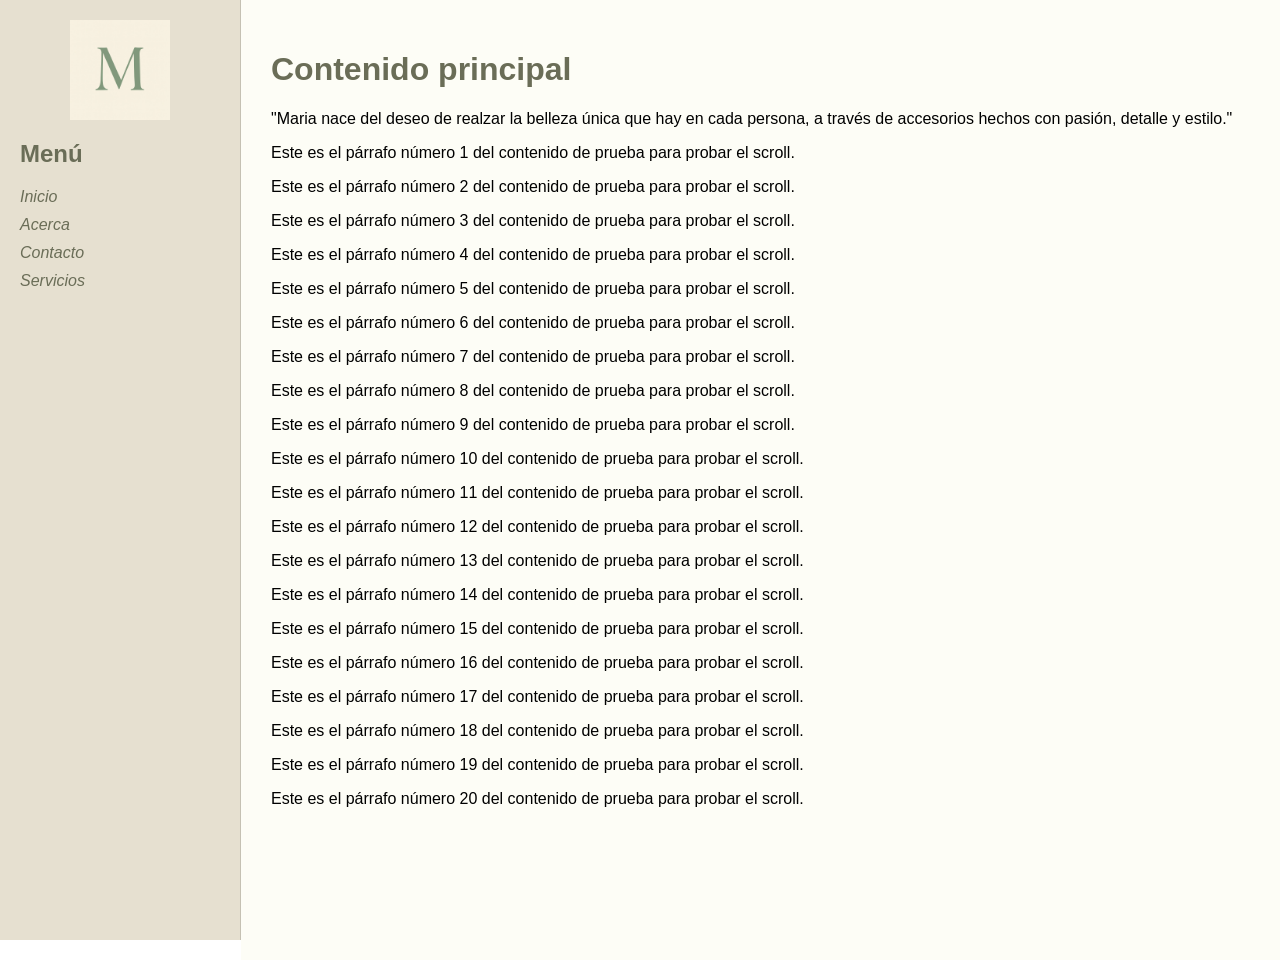
==== catalogo.html @ e899c27e "cambio 2" ====
<!DOCTYPE html>
<html lang="es">
<head>
  <meta charset="UTF-8">
  <title>Maria - Catálogo</title>
  <link rel="stylesheet" href="style.css">
  <style>

    .logo-icono {
  text-align: center;
  margin-bottom: 10px;
}

.icono-img {
  max-width: 100px;
  height: auto;
  display: block;
  margin: 0 auto;
}

    body {
      margin: 0;
      display: flex;
      font-family: Arial, sans-serif;
    }

    .barra-lateral {
      width: 200px;
      background-color: #e6e0d0;
      padding: 20px;
      height: 100vh;
      overflow: auto;
      border-right: 1px solid #c5c1b3;
    }

    .barra-lateral ul {
      list-style: none;
      padding: 0;
    }

    .barra-lateral li {
      margin-bottom: 10px;
    }

    .barra-lateral a {
      text-decoration: none;
      color: #6a6d57;
      font-style: italic;
    }

    .contenido {
      flex-grow: 1;
      padding: 30px;
      background-color: #fdfdf6;
      height: 100vh;
      overflow-y: auto;
    }

    h1, h2 {
      color: #6a6d57;
    }
  </style>
</head>
<body>

<div class="barra-lateral">
  <div class="logo-icono">
    <img src="img/icono.png" alt="Icono Maria" class="icono-img">
  </div>
  <h2>Menú</h2>
  <ul>
    <li><a href="#">Inicio</a></li>
    <li><a href="#">Acerca</a></li>
    <li><a href="#">Contacto</a></li>
    <li><a href="#">Servicios</a></li>
  </ul>
</div>

  <div class="contenido">
    <h1>Contenido principal</h1>
    <p>"Maria nace del deseo de realzar la belleza única que hay en cada persona, a través de accesorios hechos con pasión, detalle y estilo."</p>

    <!-- Repetición del párrafo para simular scroll -->
    <p>Este es el párrafo número 1 del contenido de prueba para probar el scroll.</p>
    <p>Este es el párrafo número 2 del contenido de prueba para probar el scroll.</p>
    <p>Este es el párrafo número 3 del contenido de prueba para probar el scroll.</p>
    <p>Este es el párrafo número 4 del contenido de prueba para probar el scroll.</p>
    <p>Este es el párrafo número 5 del contenido de prueba para probar el scroll.</p>
    <p>Este es el párrafo número 6 del contenido de prueba para probar el scroll.</p>
    <p>Este es el párrafo número 7 del contenido de prueba para probar el scroll.</p>
    <p>Este es el párrafo número 8 del contenido de prueba para probar el scroll.</p>
    <p>Este es el párrafo número 9 del contenido de prueba para probar el scroll.</p>
    <p>Este es el párrafo número 10 del contenido de prueba para probar el scroll.</p>
    <p>Este es el párrafo número 11 del contenido de prueba para probar el scroll.</p>
    <p>Este es el párrafo número 12 del contenido de prueba para probar el scroll.</p>
    <p>Este es el párrafo número 13 del contenido de prueba para probar el scroll.</p>
    <p>Este es el párrafo número 14 del contenido de prueba para probar el scroll.</p>
    <p>Este es el párrafo número 15 del contenido de prueba para probar el scroll.</p>
    <p>Este es el párrafo número 16 del contenido de prueba para probar el scroll.</p>
    <p>Este es el párrafo número 17 del contenido de prueba para probar el scroll.</p>
    <p>Este es el párrafo número 18 del contenido de prueba para probar el scroll.</p>
    <p>Este es el párrafo número 19 del contenido de prueba para probar el scroll.</p>
    <p>Este es el párrafo número 20 del contenido de prueba para probar el scroll.</p>
  </div>

</body>
</html>
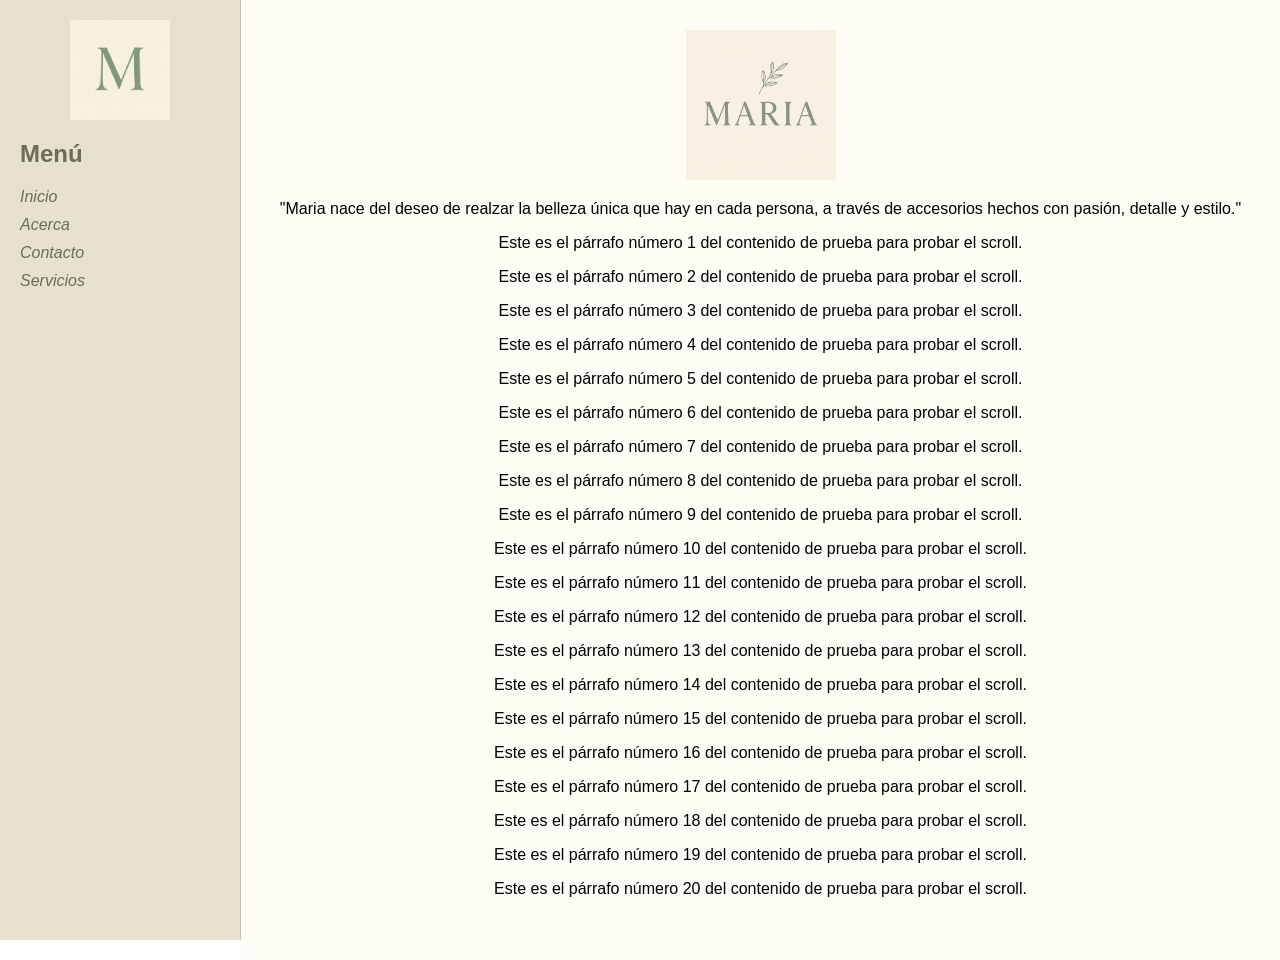
==== commit e33d68bf: "cambio 3" ====
--- a/catalogo.html
+++ b/catalogo.html
@@ -5,6 +5,16 @@
   <title>Maria - Catálogo</title>
   <link rel="stylesheet" href="style.css">
   <style>
+    .logo-maria {
+  text-align: center;
+  margin-bottom: 20px;
+}
+
+.logo-img {
+  max-width: 150px;
+  height: auto;
+}
+
 
     .logo-icono {
   text-align: center;
@@ -77,7 +87,8 @@
 </div>
 
   <div class="contenido">
-    <h1>Contenido principal</h1>
+        <div class="logo-maria">
+      <img src="img/logo.png" alt="Logo Maria" class="logo-img" />
     <p>"Maria nace del deseo de realzar la belleza única que hay en cada persona, a través de accesorios hechos con pasión, detalle y estilo."</p>
 
     <!-- Repetición del párrafo para simular scroll -->
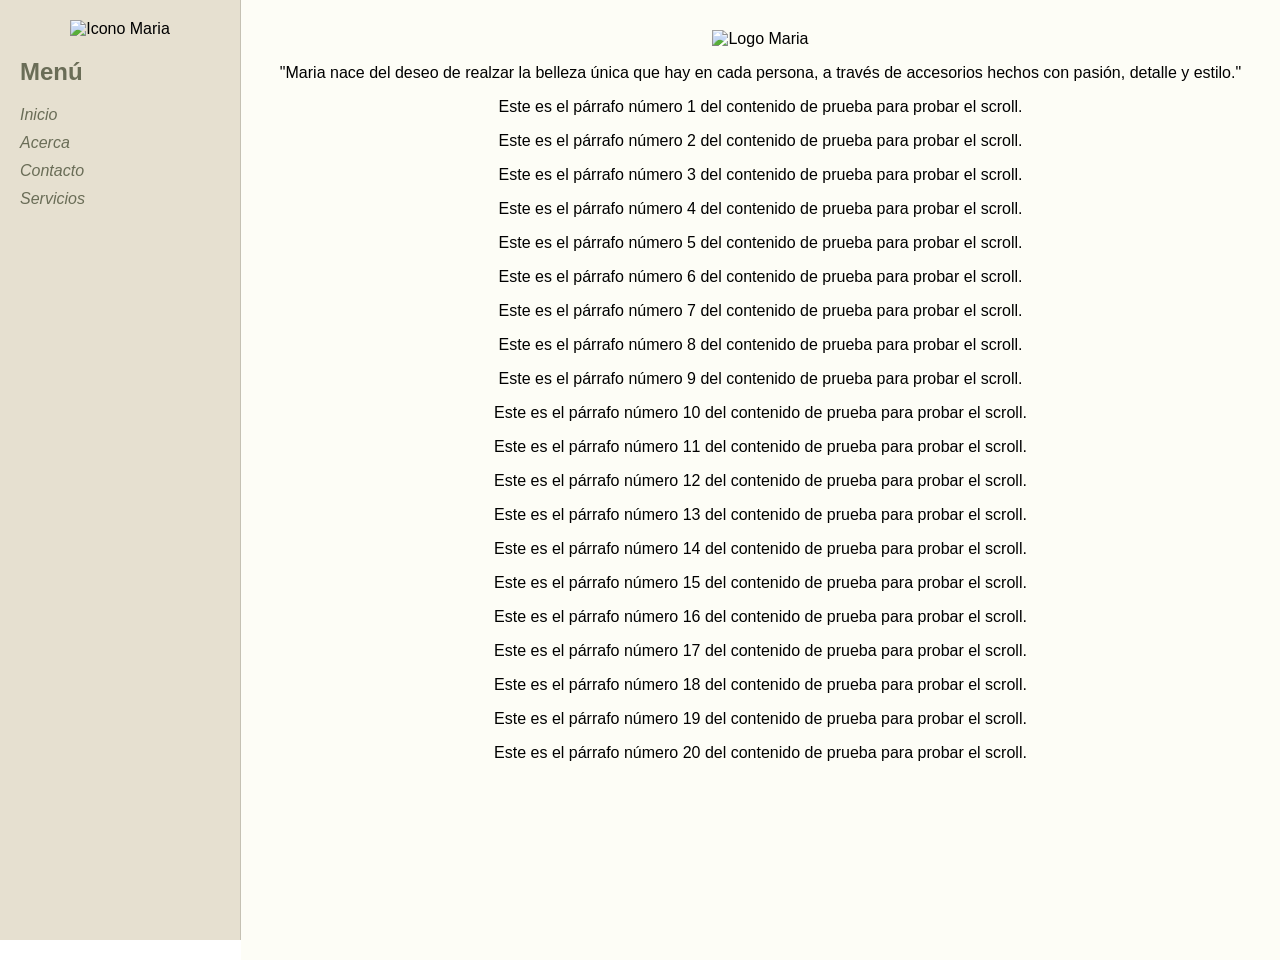
==== commit 8caee6ad: "png eliminados" ====
--- a/catalogo.html
+++ b/catalogo.html
@@ -4,78 +4,13 @@
   <meta charset="UTF-8">
   <title>Maria - Catálogo</title>
   <link rel="stylesheet" href="style.css">
-  <style>
-    .logo-maria {
-  text-align: center;
-  margin-bottom: 20px;
-}
 
-.logo-img {
-  max-width: 150px;
-  height: auto;
-}
-
-
-    .logo-icono {
-  text-align: center;
-  margin-bottom: 10px;
-}
-
-.icono-img {
-  max-width: 100px;
-  height: auto;
-  display: block;
-  margin: 0 auto;
-}
-
-    body {
-      margin: 0;
-      display: flex;
-      font-family: Arial, sans-serif;
-    }
-
-    .barra-lateral {
-      width: 200px;
-      background-color: #e6e0d0;
-      padding: 20px;
-      height: 100vh;
-      overflow: auto;
-      border-right: 1px solid #c5c1b3;
-    }
-
-    .barra-lateral ul {
-      list-style: none;
-      padding: 0;
-    }
-
-    .barra-lateral li {
-      margin-bottom: 10px;
-    }
-
-    .barra-lateral a {
-      text-decoration: none;
-      color: #6a6d57;
-      font-style: italic;
-    }
-
-    .contenido {
-      flex-grow: 1;
-      padding: 30px;
-      background-color: #fdfdf6;
-      height: 100vh;
-      overflow-y: auto;
-    }
-
-    h1, h2 {
-      color: #6a6d57;
-    }
-  </style>
 </head>
 <body>
 
 <div class="barra-lateral">
   <div class="logo-icono">
-    <img src="img/icono.png" alt="Icono Maria" class="icono-img">
+    <img src="img/Icono.png" alt="Icono Maria" class="icono-img">
   </div>
   <h2>Menú</h2>
   <ul>
@@ -88,7 +23,7 @@
 
   <div class="contenido">
         <div class="logo-maria">
-      <img src="img/logo.png" alt="Logo Maria" class="logo-img" />
+      <img src="img/Logo.png" alt="Logo Maria" class="logo-img" />
     <p>"Maria nace del deseo de realzar la belleza única que hay en cada persona, a través de accesorios hechos con pasión, detalle y estilo."</p>
 
     <!-- Repetición del párrafo para simular scroll -->
--- a/style.css
+++ b/style.css
@@ -0,0 +1,64 @@
+    .logo-maria {
+  text-align: center;
+  margin-bottom: 20px;
+}
+
+.logo-img {
+  max-width: 150px;
+  height: auto;
+}
+
+
+    .logo-icono {
+  text-align: center;
+  margin-bottom: 10px;
+}
+
+.icono-img {
+  max-width: 100px;
+  height: auto;
+  display: block;
+  margin: 0 auto;
+}
+
+    body {
+      margin: 0;
+      display: flex;
+      font-family: Arial, sans-serif;
+    }
+
+    .barra-lateral {
+      width: 200px;
+      background-color: #e6e0d0;
+      padding: 20px;
+      height: 100vh;
+      overflow: auto;
+      border-right: 1px solid #c5c1b3;
+    }
+
+    .barra-lateral ul {
+      list-style: none;
+      padding: 0;
+    }
+
+    .barra-lateral li {
+      margin-bottom: 10px;
+    }
+
+    .barra-lateral a {
+      text-decoration: none;
+      color: #6a6d57;
+      font-style: italic;
+    }
+
+    .contenido {
+      flex-grow: 1;
+      padding: 30px;
+      background-color: #fdfdf6;
+      height: 100vh;
+      overflow-y: auto;
+    }
+
+    h1, h2 {
+      color: #6a6d57;
+    }
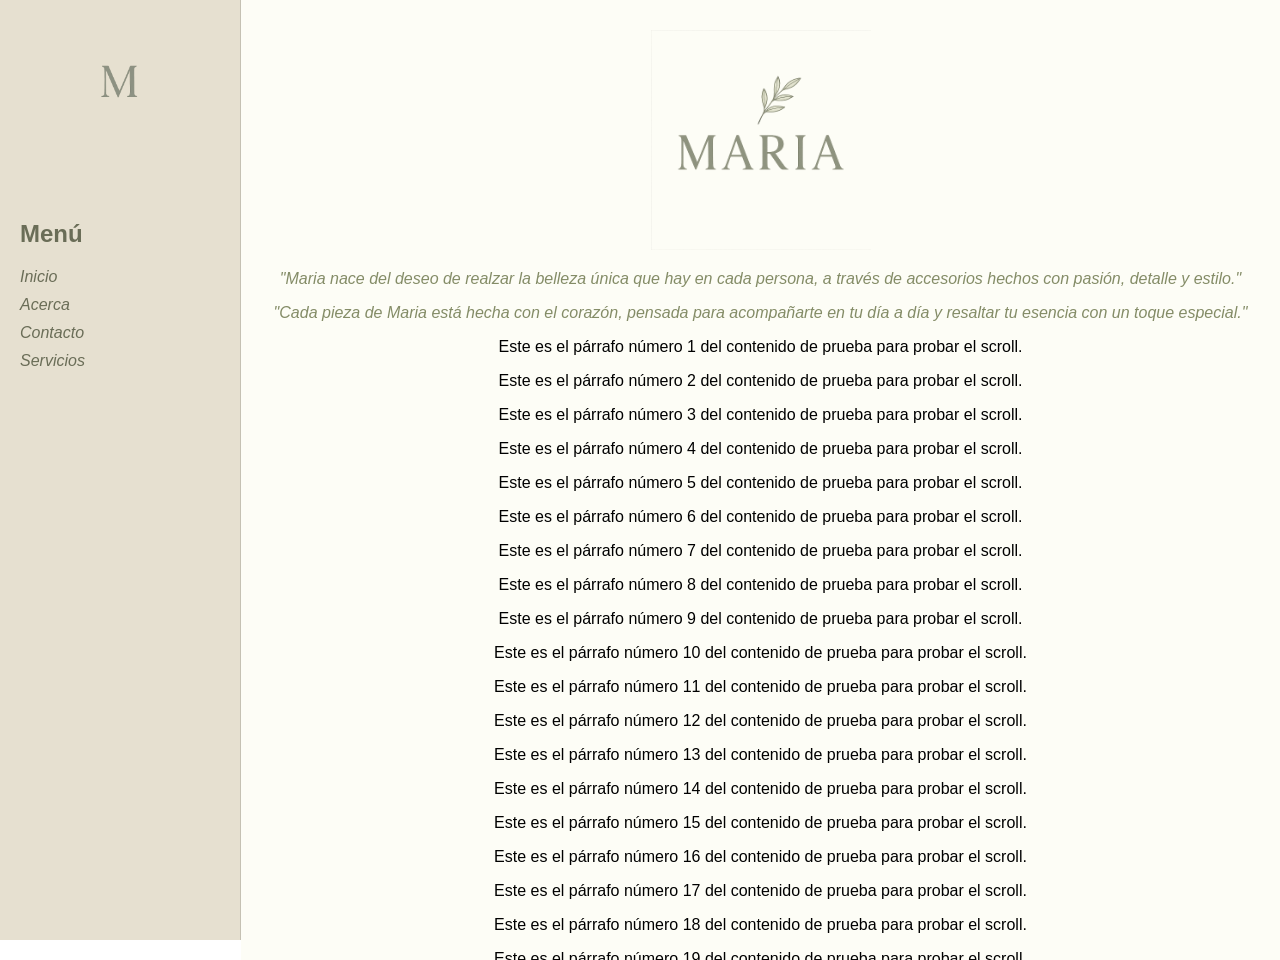
==== commit 4d3bc63a: "cambio 4" ====
--- a/catalogo.html
+++ b/catalogo.html
@@ -3,14 +3,85 @@
 <head>
   <meta charset="UTF-8">
   <title>Maria - Catálogo</title>
-  <link rel="stylesheet" href="style.css">
+  <style>
+    body {
+      margin: 0;
+      display: flex;
+      font-family: Arial, sans-serif;
+    }
 
+    .barra-lateral {
+      width: 200px;
+      background-color: #e6e0d0;
+      padding: 20px;
+      height: 100vh;
+      overflow: auto;
+      border-right: 1px solid #c5c1b3;
+    }
+
+    .barra-lateral ul {
+      list-style: none;
+      padding: 0;
+    }
+
+    .barra-lateral li {
+      margin-bottom: 10px;
+    }
+
+    .barra-lateral a {
+      text-decoration: none;
+      color: #6a6d57;
+      font-style: italic;
+    }
+
+    .contenido {
+      flex-grow: 1;
+      padding: 30px;
+      background-color: #fdfdf6;
+      height: 100vh;
+      overflow-y: auto;
+    }
+
+    h1, h2 {
+      color: #6a6d57;
+    }
+
+    .frase-maria {
+      color: #848C67;
+      font-style: italic;
+      margin-bottom: 10px;
+    }
+
+    .logo-icono {
+      text-align: center;
+      margin-bottom: 100px;
+      padding-top: 20px;
+    }
+
+    .logo-icono img {
+      max-width: 80px;
+      height: auto;
+      display: block;
+      margin: 0 auto;
+    }
+
+    .logo-maria {
+      text-align: center;
+      margin-bottom: 20px;
+      padding-top: 0;
+    }
+
+    .logo-maria img {
+      max-width: 220px;
+      height: auto;
+    }
+  </style>
 </head>
 <body>
 
 <div class="barra-lateral">
   <div class="logo-icono">
-    <img src="img/Icono.png" alt="Icono Maria" class="icono-img">
+    <img src="img/icon.png" alt="Icono Maria">
   </div>
   <h2>Menú</h2>
   <ul>
@@ -21,12 +92,14 @@
   </ul>
 </div>
 
-  <div class="contenido">
-        <div class="logo-maria">
-      <img src="img/Logo.png" alt="Logo Maria" class="logo-img" />
-    <p>"Maria nace del deseo de realzar la belleza única que hay en cada persona, a través de accesorios hechos con pasión, detalle y estilo."</p>
+<div class="contenido">
+  <div class="logo-maria">
+    <img src="img/maria.png" alt="Logo Maria">
 
-    <!-- Repetición del párrafo para simular scroll -->
+    <p class="frase-maria">"Maria nace del deseo de realzar la belleza única que hay en cada persona, a través de accesorios hechos con pasión, detalle y estilo."</p>
+    <p class="frase-maria">"Cada pieza de Maria está hecha con el corazón, pensada para acompañarte en tu día a día y resaltar tu esencia con un toque especial."</p>
+
+    <!-- Párrafos de prueba para scroll -->
     <p>Este es el párrafo número 1 del contenido de prueba para probar el scroll.</p>
     <p>Este es el párrafo número 2 del contenido de prueba para probar el scroll.</p>
     <p>Este es el párrafo número 3 del contenido de prueba para probar el scroll.</p>
@@ -48,6 +121,7 @@
     <p>Este es el párrafo número 19 del contenido de prueba para probar el scroll.</p>
     <p>Este es el párrafo número 20 del contenido de prueba para probar el scroll.</p>
   </div>
+</div>
 
 </body>
 </html>
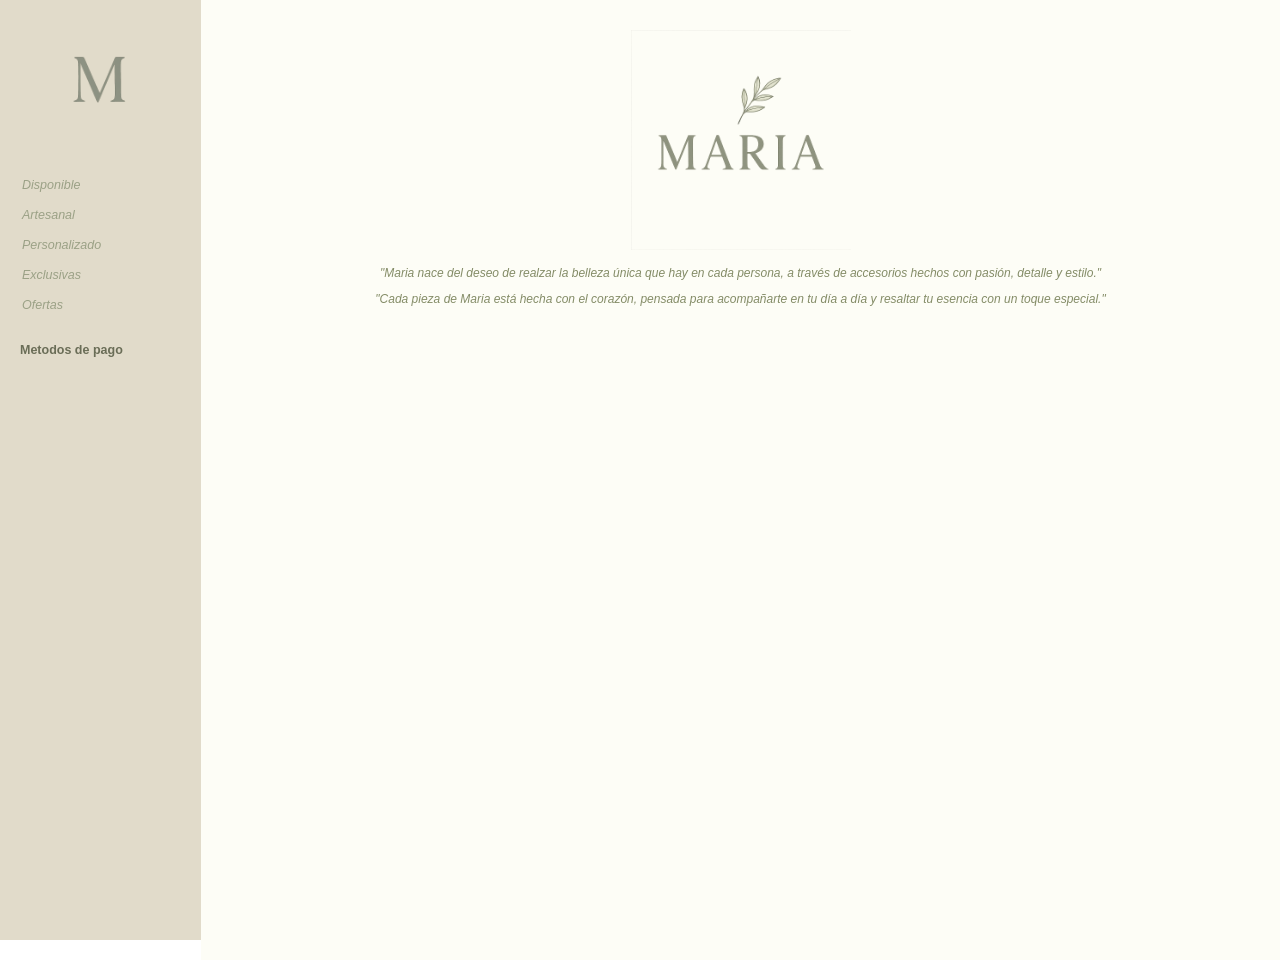
==== commit af37c0e4: "barra de menu" ====
--- a/catalogo.html
+++ b/catalogo.html
@@ -11,27 +11,31 @@
     }
 
     .barra-lateral {
-      width: 200px;
-      background-color: #e6e0d0;
+      width: 160px;
+      background-color: #E1DBCA;
       padding: 20px;
       height: 100vh;
       overflow: auto;
-      border-right: 1px solid #c5c1b3;
+      border-right: 1px solid #E1DBCA;
     }
 
-    .barra-lateral ul {
+    .menu {
       list-style: none;
       padding: 0;
+      margin-top: -20px;
     }
 
-    .barra-lateral li {
-      margin-bottom: 10px;
+    .menu li {
+      margin-bottom: 12px;
     }
 
-    .barra-lateral a {
+    .menu li a {
       text-decoration: none;
-      color: #6a6d57;
+      color: #9BA186;
       font-style: italic;
+      padding-left: 2px;
+      display: inline-block;
+      font-size: 12.5px;
     }
 
     .contenido {
@@ -42,24 +46,30 @@
       overflow-y: auto;
     }
 
-    h1, h2 {
+    h1 , h2{
       color: #6a6d57;
+    }
+
+    h2 {
+      font-size: 12.5px;
+      margin-top: 30px;
     }
 
     .frase-maria {
       color: #848C67;
       font-style: italic;
-      margin-bottom: 10px;
+      margin-bottom: 6px;
+      font-size: 12px; 
     }
 
     .logo-icono {
       text-align: center;
-      margin-bottom: 100px;
-      padding-top: 20px;
+      margin-bottom: 60px;
+      padding-top: 0px;
     }
 
     .logo-icono img {
-      max-width: 80px;
+      max-width: 115px;
       height: auto;
       display: block;
       margin: 0 auto;
@@ -67,7 +77,7 @@
 
     .logo-maria {
       text-align: center;
-      margin-bottom: 20px;
+      margin-bottom: 0px;
       padding-top: 0;
     }
 
@@ -83,14 +93,16 @@
   <div class="logo-icono">
     <img src="img/icon.png" alt="Icono Maria">
   </div>
-  <h2>Menú</h2>
-  <ul>
-    <li><a href="#">Inicio</a></li>
-    <li><a href="#">Acerca</a></li>
-    <li><a href="#">Contacto</a></li>
-    <li><a href="#">Servicios</a></li>
+  <ul class="menu">
+    <li><a href="#">Disponible</a></li>
+    <li><a href="#">Artesanal</a></li>
+    <li><a href="#">Personalizado</a></li>
+    <li><a href="#">Exclusivas</a></li>
+    <li><a href="#">Ofertas</a></li>
   </ul>
+  <h2>Metodos de pago</h2>
 </div>
+  
 
 <div class="contenido">
   <div class="logo-maria">
@@ -100,26 +112,7 @@
     <p class="frase-maria">"Cada pieza de Maria está hecha con el corazón, pensada para acompañarte en tu día a día y resaltar tu esencia con un toque especial."</p>
 
     <!-- Párrafos de prueba para scroll -->
-    <p>Este es el párrafo número 1 del contenido de prueba para probar el scroll.</p>
-    <p>Este es el párrafo número 2 del contenido de prueba para probar el scroll.</p>
-    <p>Este es el párrafo número 3 del contenido de prueba para probar el scroll.</p>
-    <p>Este es el párrafo número 4 del contenido de prueba para probar el scroll.</p>
-    <p>Este es el párrafo número 5 del contenido de prueba para probar el scroll.</p>
-    <p>Este es el párrafo número 6 del contenido de prueba para probar el scroll.</p>
-    <p>Este es el párrafo número 7 del contenido de prueba para probar el scroll.</p>
-    <p>Este es el párrafo número 8 del contenido de prueba para probar el scroll.</p>
-    <p>Este es el párrafo número 9 del contenido de prueba para probar el scroll.</p>
-    <p>Este es el párrafo número 10 del contenido de prueba para probar el scroll.</p>
-    <p>Este es el párrafo número 11 del contenido de prueba para probar el scroll.</p>
-    <p>Este es el párrafo número 12 del contenido de prueba para probar el scroll.</p>
-    <p>Este es el párrafo número 13 del contenido de prueba para probar el scroll.</p>
-    <p>Este es el párrafo número 14 del contenido de prueba para probar el scroll.</p>
-    <p>Este es el párrafo número 15 del contenido de prueba para probar el scroll.</p>
-    <p>Este es el párrafo número 16 del contenido de prueba para probar el scroll.</p>
-    <p>Este es el párrafo número 17 del contenido de prueba para probar el scroll.</p>
-    <p>Este es el párrafo número 18 del contenido de prueba para probar el scroll.</p>
-    <p>Este es el párrafo número 19 del contenido de prueba para probar el scroll.</p>
-    <p>Este es el párrafo número 20 del contenido de prueba para probar el scroll.</p>
+    <!-- ... los párrafos del 1 al 20 ... -->
   </div>
 </div>
 
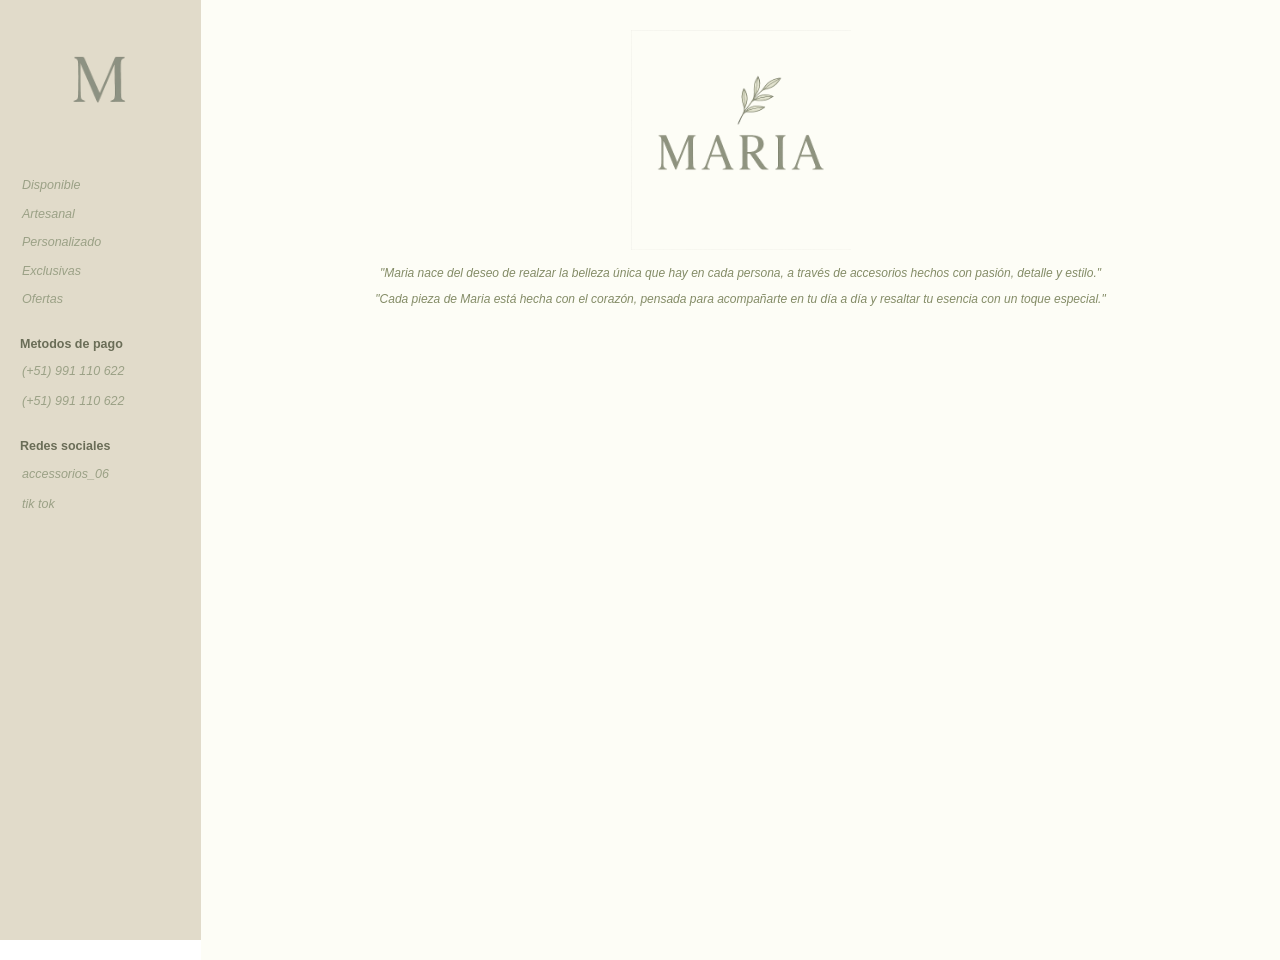
==== commit b8da59b5: "barra de menu" ====
--- a/catalogo.html
+++ b/catalogo.html
@@ -3,6 +3,7 @@
 <head>
   <meta charset="UTF-8">
   <title>Maria - Catálogo</title>
+  <link rel="icon" href="img/maria.png" type="image/png">
   <style>
     body {
       margin: 0;
@@ -26,10 +27,48 @@
     }
 
     .menu li {
+      margin-bottom: 10.5px;
+    }
+
+    .menu li a {
+      text-decoration: none;
+      color: #9BA186;
+      font-style: italic;
+      padding-left: 2px;
+      display: inline-block;
+      font-size: 12.5px;
+    }
+
+    .pagos {
+      list-style: none;
+      padding: 0;
+      margin-top: 10px;
+    }
+
+    .pagos li {
       margin-bottom: 12px;
     }
 
-    .menu li a {
+    .pagos li a {
+      text-decoration: none;
+      color: #9BA186;
+      font-style: italic;
+      padding-left: 2px;
+      display: inline-block;
+      font-size: 12.5px;
+    }
+
+    .redes {
+      list-style: none;
+      padding: 0;
+      margin-top: 10px;
+    }
+
+    .redes li {
+      margin-bottom: 12px;
+    }
+
+    .redes li a {
       text-decoration: none;
       color: #9BA186;
       font-style: italic;
@@ -100,7 +139,19 @@
     <li><a href="#">Exclusivas</a></li>
     <li><a href="#">Ofertas</a></li>
   </ul>
+
   <h2>Metodos de pago</h2>
+  <ul class="pagos">
+    <li><a href="#">(+51) 991 110 622 </a></li>
+    <li><a href="#">(+51) 991 110 622 </a></li>
+  </ul>
+
+  <h2>Redes sociales</h2>
+  <ul class="redes">
+    <li><a href="#">accessorios_06 </a></li>
+    <li><a href="#">tik tok </a></li>
+  </ul>
+
 </div>
   
 
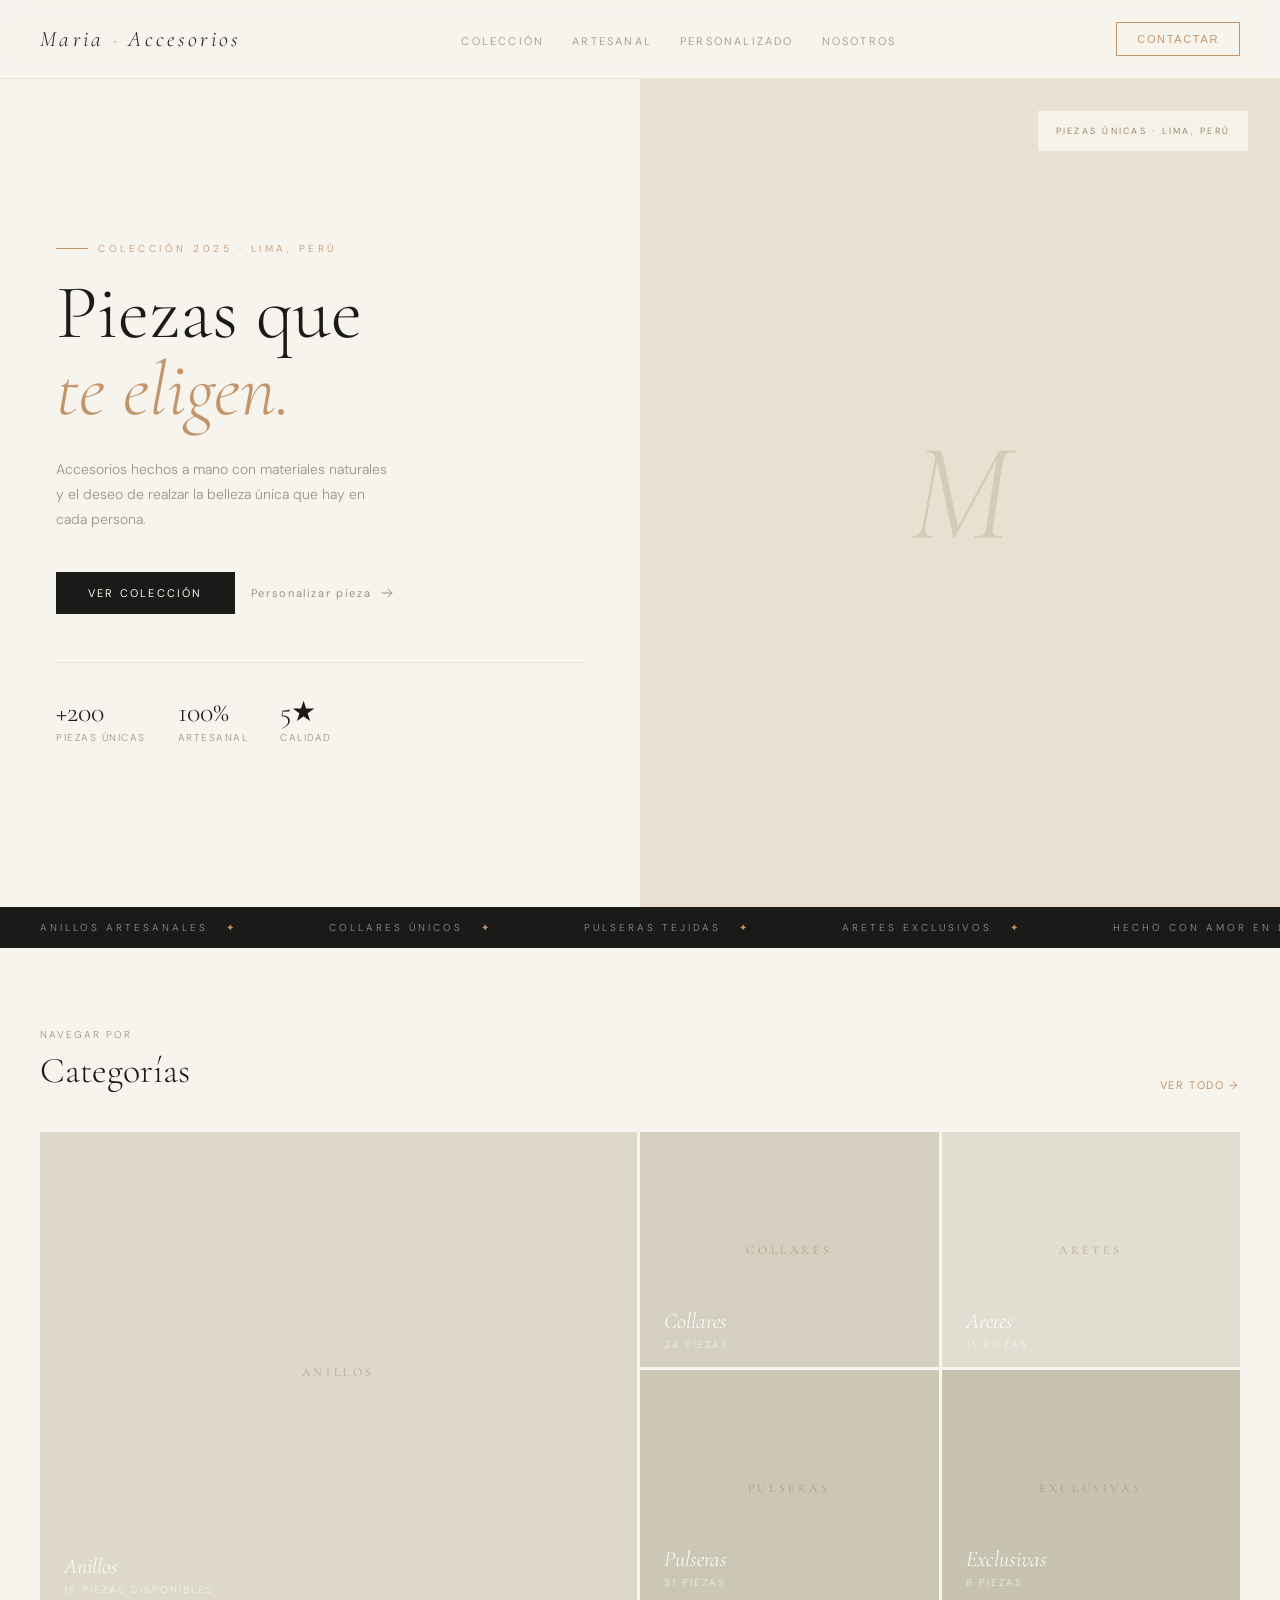
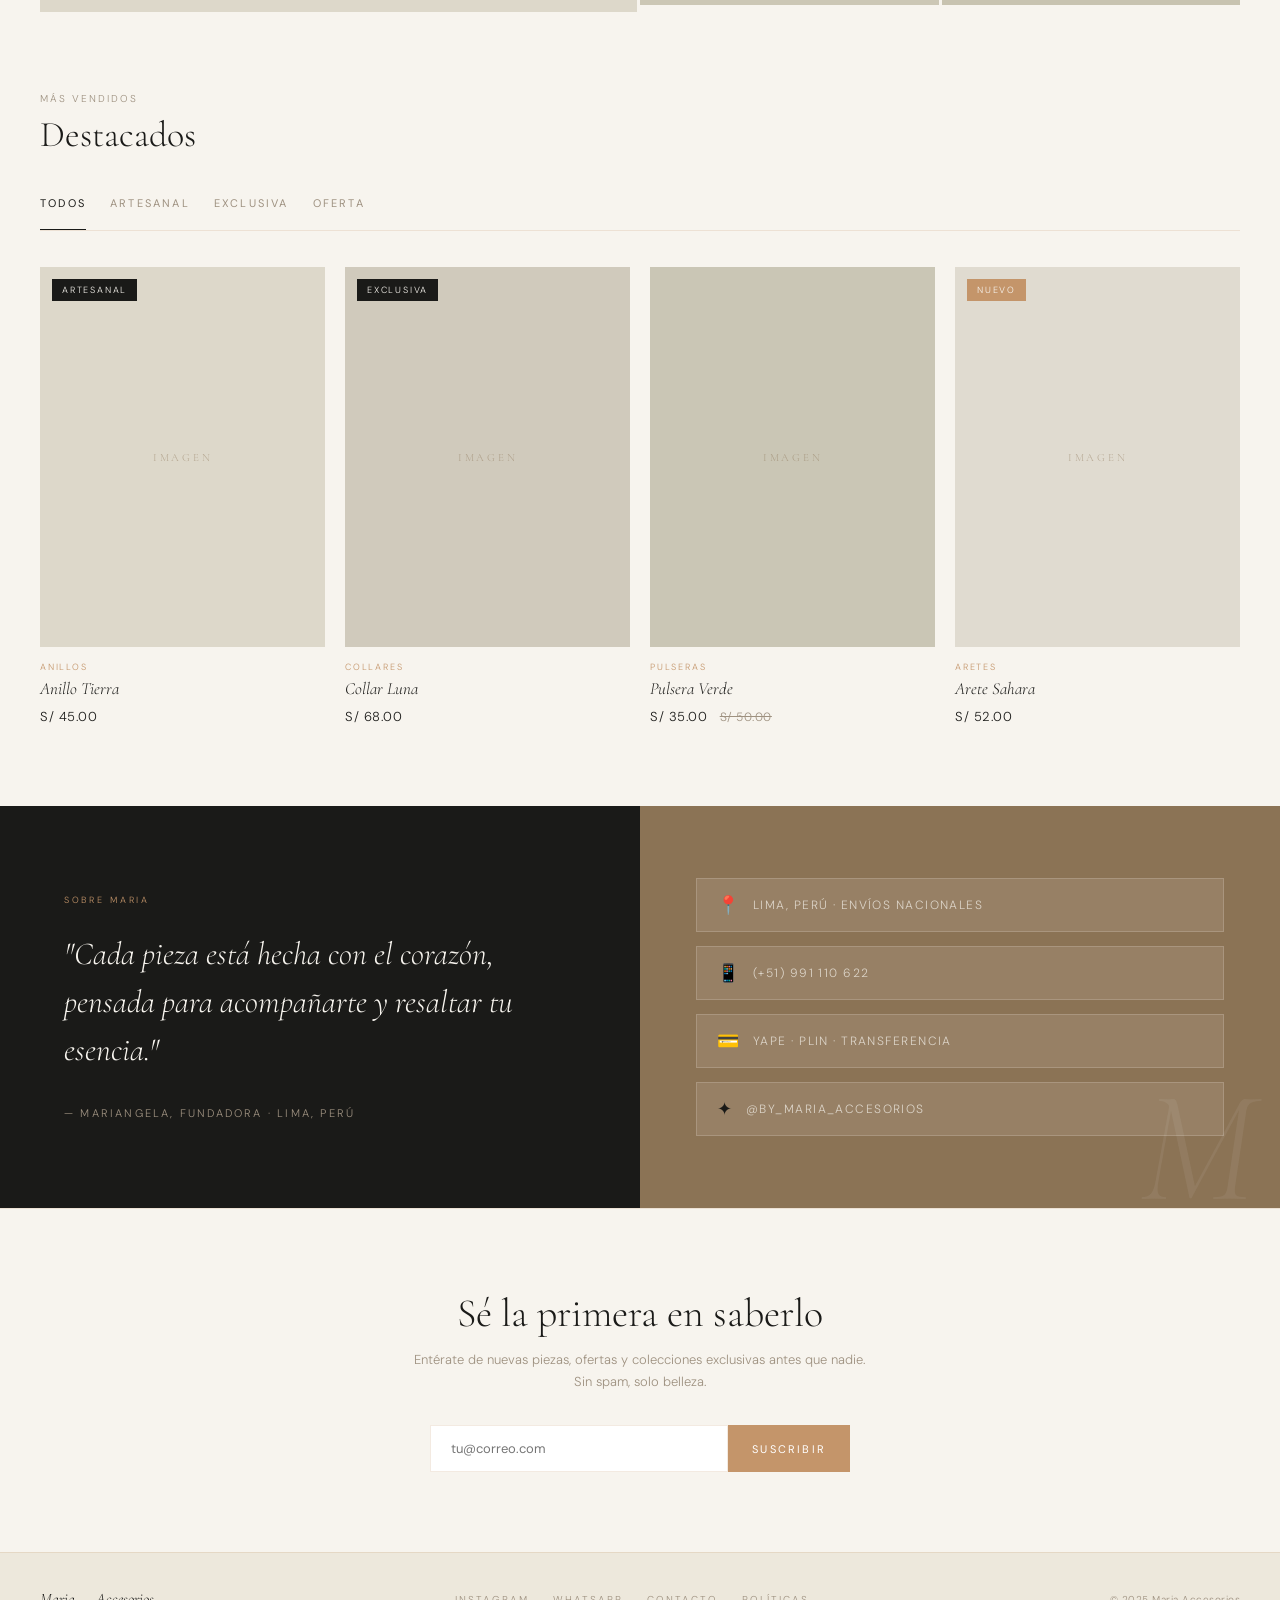
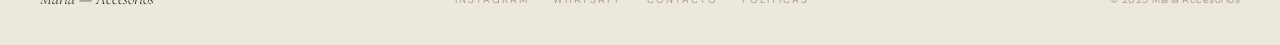
==== commit 0f05f9c6: "prueba" ====
--- a/catalogo.html
+++ b/catalogo.html
@@ -2,170 +2,956 @@
 <html lang="es">
 <head>
   <meta charset="UTF-8">
-  <title>Maria - Catálogo</title>
-  <link rel="icon" href="img/maria.png" type="image/png">
+  <meta name="viewport" content="width=device-width, initial-scale=1.0">
+  <title>Maria — Accesorios</title>
+  <link rel="preconnect" href="https://fonts.googleapis.com">
+  <link href="https://fonts.googleapis.com/css2?family=Cormorant+Garamond:ital,wght@0,300;0,400;1,300;1,400&family=DM+Sans:wght@200;300;400;500&display=swap" rel="stylesheet">
   <style>
+    *, *::before, *::after { box-sizing: border-box; margin: 0; padding: 0; }
+    :root {
+      --ink: #1a1a18;
+      --clay: #8B7355;
+      --linen: #F7F4EE;
+      --warm: #EDE8DC;
+      --accent: #C4956A;
+      --muted: #9E9180;
+      --line: rgba(196, 149, 106, 0.2);
+    }
+    html, body { height: 100%; }
     body {
-      margin: 0;
-      display: flex;
-      font-family: Arial, sans-serif;
-    }
-
-    .barra-lateral {
-      width: 160px;
-      background-color: #E1DBCA;
-      padding: 20px;
-      height: 100vh;
-      overflow: auto;
-      border-right: 1px solid #E1DBCA;
-    }
-
-    .menu {
-      list-style: none;
-      padding: 0;
-      margin-top: -20px;
-    }
-
-    .menu li {
-      margin-bottom: 10.5px;
-    }
-
-    .menu li a {
+      font-family: 'DM Sans', sans-serif;
+      font-weight: 300;
+      color: var(--ink);
+      background: var(--linen);
+      overflow-x: hidden;
+    }
+
+    /* ── NAV ── */
+    nav.m-nav {
+      display: flex;
+      align-items: center;
+      justify-content: space-between;
+      padding: 22px 40px;
+      border-bottom: 0.5px solid var(--line);
+      position: sticky;
+      top: 0;
+      background: rgba(247, 244, 238, 0.92);
+      backdrop-filter: blur(12px);
+      z-index: 100;
+    }
+    .m-logo {
+      font-family: 'Cormorant Garamond', serif;
+      font-size: 22px;
+      font-weight: 300;
+      letter-spacing: 0.15em;
+      color: var(--ink);
+      font-style: italic;
+    }
+    .m-logo span { color: var(--accent); }
+    .m-nav-links { display: flex; gap: 28px; list-style: none; }
+    .m-nav-links a {
+      font-size: 11px;
+      letter-spacing: 0.2em;
+      text-transform: uppercase;
+      color: var(--muted);
       text-decoration: none;
-      color: #9BA186;
+      cursor: pointer;
+      transition: color .2s;
+    }
+    .m-nav-links a:hover { color: var(--accent); }
+    .m-nav-cta {
+      font-size: 11px;
+      letter-spacing: 0.15em;
+      text-transform: uppercase;
+      padding: 10px 20px;
+      border: 0.5px solid var(--accent);
+      color: var(--accent);
+      cursor: pointer;
+      background: none;
+      transition: all .25s;
+    }
+    .m-nav-cta:hover { background: var(--accent); color: white; }
+
+    /* ── HERO ── */
+    .m-hero {
+      display: grid;
+      grid-template-columns: 1fr 1fr;
+      min-height: 92vh;
+      overflow: hidden;
+    }
+    .m-hero-left {
+      padding: 80px 56px;
+      display: flex;
+      flex-direction: column;
+      justify-content: center;
+    }
+    .m-hero-tag {
+      font-size: 10px;
+      letter-spacing: 0.35em;
+      text-transform: uppercase;
+      color: var(--accent);
+      margin-bottom: 20px;
+      display: flex;
+      align-items: center;
+      gap: 10px;
+    }
+    .m-hero-tag::before {
+      content: '';
+      width: 32px;
+      height: 0.5px;
+      background: var(--accent);
+    }
+    .m-hero-h1 {
+      font-family: 'Cormorant Garamond', serif;
+      font-size: clamp(52px, 6vw, 80px);
+      font-weight: 300;
+      line-height: 1;
+      color: var(--ink);
+      margin-bottom: 28px;
+    }
+    .m-hero-h1 em {
       font-style: italic;
-      padding-left: 2px;
-      display: inline-block;
-      font-size: 12.5px;
-    }
-
-    .pagos {
-      list-style: none;
-      padding: 0;
-      margin-top: 10px;
-    }
-
-    .pagos li {
+      color: var(--accent);
+      display: block;
+    }
+    .m-hero-desc {
+      font-size: 14px;
+      line-height: 1.8;
+      color: var(--muted);
+      max-width: 340px;
+      margin-bottom: 40px;
+    }
+    .m-hero-actions { display: flex; gap: 16px; align-items: center; }
+    .btn-primary {
+      padding: 14px 32px;
+      background: var(--ink);
+      color: var(--linen);
+      font-size: 11px;
+      letter-spacing: 0.2em;
+      text-transform: uppercase;
+      cursor: pointer;
+      border: none;
+      font-family: 'DM Sans', sans-serif;
+      transition: all .25s;
+    }
+    .btn-primary:hover { background: var(--accent); }
+    .btn-ghost {
+      font-size: 11px;
+      letter-spacing: 0.15em;
+      color: var(--muted);
+      cursor: pointer;
+      display: flex;
+      align-items: center;
+      gap: 8px;
+      background: none;
+      border: none;
+      font-family: 'DM Sans', sans-serif;
+      transition: color .2s;
+    }
+    .btn-ghost:hover { color: var(--ink); }
+    .btn-ghost svg { transition: transform .2s; }
+    .btn-ghost:hover svg { transform: translateX(4px); }
+    .m-hero-right {
+      background: var(--warm);
+      position: relative;
+      overflow: hidden;
+      display: flex;
+      align-items: stretch;
+    }
+    .m-hero-right-inner {
+      width: 100%;
+      height: 100%;
+      min-height: 500px;
+      display: flex;
+      align-items: center;
+      justify-content: center;
+      background: #E8E0D0;
+      overflow: hidden;
+    }
+    /* Replace this div with an <img> tag pointing to your hero image */
+    .m-hero-placeholder {
+      font-family: 'Cormorant Garamond', serif;
+      font-size: 140px;
+      color: var(--clay);
+      opacity: .2;
+      font-style: italic;
+      user-select: none;
+    }
+    .m-hero-right:hover .m-hero-right-inner img {
+      transform: scale(1.04);
+    }
+    .m-hero-badge {
+      position: absolute;
+      top: 32px;
+      right: 32px;
+      background: rgba(247, 244, 238, 0.9);
+      padding: 14px 18px;
+      font-size: 9px;
+      letter-spacing: 0.25em;
+      text-transform: uppercase;
+      color: var(--clay);
+    }
+    .m-hero-stats {
+      display: flex;
+      gap: 32px;
+      margin-top: 48px;
+      padding-top: 32px;
+      border-top: 0.5px solid var(--line);
+    }
+    .stat-val {
+      font-family: 'Cormorant Garamond', serif;
+      font-size: 28px;
+      font-weight: 300;
+      color: var(--ink);
+    }
+    .stat-lbl {
+      font-size: 10px;
+      letter-spacing: 0.15em;
+      text-transform: uppercase;
+      color: var(--muted);
+      margin-top: 2px;
+    }
+
+    /* ── MARQUEE ── */
+    .m-marquee { background: var(--ink); padding: 14px 0; overflow: hidden; }
+    .m-marquee-inner {
+      display: flex;
+      animation: marquee 22s linear infinite;
+    }
+    .m-marquee-item {
+      font-size: 10px;
+      letter-spacing: 0.3em;
+      text-transform: uppercase;
+      color: rgba(247, 244, 238, 0.55);
+      white-space: nowrap;
+      padding: 0 40px;
+    }
+    .m-marquee-item span { color: var(--accent); margin: 0 12px; }
+    @keyframes marquee {
+      from { transform: translateX(0); }
+      to   { transform: translateX(-50%); }
+    }
+
+    /* ── CATEGORIES ── */
+    .m-cats { padding: 80px 40px; }
+    .m-section-head {
+      display: flex;
+      align-items: flex-end;
+      justify-content: space-between;
+      margin-bottom: 40px;
+    }
+    .m-section-title {
+      font-family: 'Cormorant Garamond', serif;
+      font-size: 36px;
+      font-weight: 300;
+      color: var(--ink);
+    }
+    .m-section-sub {
+      font-size: 10px;
+      letter-spacing: 0.2em;
+      text-transform: uppercase;
+      color: var(--muted);
+      margin-bottom: 8px;
+    }
+    .m-see-all {
+      font-size: 11px;
+      letter-spacing: 0.15em;
+      text-transform: uppercase;
+      color: var(--accent);
+      cursor: pointer;
+      background: none;
+      border: none;
+      font-family: 'DM Sans', sans-serif;
+      display: flex;
+      align-items: center;
+      gap: 6px;
+      transition: gap .2s;
+    }
+    .m-see-all:hover { gap: 10px; }
+    .m-cat-row {
+      display: grid;
+      grid-template-columns: 2fr 1fr 1fr;
+      gap: 3px;
+    }
+    .m-cat-card {
+      background: var(--warm);
+      position: relative;
+      overflow: hidden;
+      cursor: pointer;
+    }
+    .m-cat-card.big { min-height: 480px; }
+    .m-cat-card.sm  { min-height: 235px; }
+    .m-cat-sm-col { display: flex; flex-direction: column; gap: 3px; }
+    .m-cat-overlay {
+      position: absolute;
+      inset: 0;
+      background: linear-gradient(to top, rgba(26,26,24,.65) 0%, transparent 55%);
+      opacity: 0;
+      transition: opacity .4s;
+    }
+    .m-cat-card:hover .m-cat-overlay { opacity: 1; }
+    .m-cat-placeholder {
+      width: 100%;
+      height: 100%;
+      min-height: inherit;
+      display: flex;
+      align-items: center;
+      justify-content: center;
+    }
+    /* Replace placeholder divs with <img> tags for category images */
+    .m-cat-placeholder img {
+      width: 100%;
+      height: 100%;
+      object-fit: cover;
+      transition: transform .6s ease;
+    }
+    .m-cat-card:hover .m-cat-placeholder img { transform: scale(1.05); }
+    .m-cat-icon {
+      font-family: 'Cormorant Garamond', serif;
+      font-size: 12px;
+      letter-spacing: 0.3em;
+      text-transform: uppercase;
+      color: var(--clay);
+      opacity: .6;
+    }
+    .m-cat-info {
+      position: absolute;
+      bottom: 0;
+      left: 0;
+      right: 0;
+      padding: 24px;
+      z-index: 2;
+      transform: translateY(8px);
+      transition: transform .35s;
+    }
+    .m-cat-card:hover .m-cat-info { transform: translateY(0); }
+    .m-cat-name {
+      font-family: 'Cormorant Garamond', serif;
+      font-size: 22px;
+      font-style: italic;
+      color: white;
+      display: block;
+    }
+    .m-cat-count {
+      font-size: 10px;
+      letter-spacing: 0.2em;
+      text-transform: uppercase;
+      color: rgba(255,255,255,.65);
+      display: block;
+      margin-top: 4px;
+    }
+
+    /* ── PRODUCTS ── */
+    .m-products { padding: 0 40px 80px; }
+    .m-prod-tabs {
+      display: flex;
+      gap: 24px;
+      margin-bottom: 36px;
+      border-bottom: 0.5px solid var(--line);
+      padding-bottom: 16px;
+    }
+    .m-tab {
+      font-size: 11px;
+      letter-spacing: 0.2em;
+      text-transform: uppercase;
+      color: var(--muted);
+      cursor: pointer;
+      background: none;
+      border: none;
+      font-family: 'DM Sans', sans-serif;
+      padding-bottom: 4px;
+      position: relative;
+      transition: color .2s;
+    }
+    .m-tab.active { color: var(--ink); }
+    .m-tab.active::after {
+      content: '';
+      position: absolute;
+      bottom: -16px;
+      left: 0;
+      right: 0;
+      height: 1px;
+      background: var(--ink);
+    }
+    .m-tab:hover { color: var(--ink); }
+    .m-prod-grid {
+      display: grid;
+      grid-template-columns: repeat(4, 1fr);
+      gap: 20px;
+    }
+    .m-prod-card { cursor: pointer; }
+    .m-prod-img {
+      background: var(--warm);
+      aspect-ratio: 3/4;
+      position: relative;
+      overflow: hidden;
+      margin-bottom: 14px;
+    }
+    .m-prod-img-inner {
+      width: 100%;
+      height: 100%;
+      display: flex;
+      align-items: center;
+      justify-content: center;
+      transition: transform .6s ease;
+    }
+    /* Replace .m-prod-img-inner with <img> for product photos */
+    .m-prod-img-inner img {
+      width: 100%;
+      height: 100%;
+      object-fit: cover;
+      transition: transform .6s ease;
+    }
+    .m-prod-card:hover .m-prod-img-inner { transform: scale(1.06); }
+    .m-prod-badge {
+      position: absolute;
+      top: 12px;
+      left: 12px;
+      background: var(--ink);
+      color: var(--linen);
+      font-size: 9px;
+      letter-spacing: 0.2em;
+      text-transform: uppercase;
+      padding: 5px 10px;
+    }
+    .m-prod-fav {
+      position: absolute;
+      top: 12px;
+      right: 12px;
+      width: 32px;
+      height: 32px;
+      background: white;
+      border: none;
+      cursor: pointer;
+      display: flex;
+      align-items: center;
+      justify-content: center;
+      font-size: 14px;
+      opacity: 0;
+      transition: opacity .25s;
+    }
+    .m-prod-card:hover .m-prod-fav { opacity: 1; }
+    .m-prod-tag {
+      font-size: 9px;
+      letter-spacing: 0.2em;
+      text-transform: uppercase;
+      color: var(--accent);
+      display: block;
+      margin-bottom: 5px;
+    }
+    .m-prod-name {
+      font-family: 'Cormorant Garamond', serif;
+      font-size: 17px;
+      font-style: italic;
+      color: var(--ink);
+      display: block;
+      margin-bottom: 6px;
+    }
+    .m-prod-price { font-size: 13px; color: var(--ink); letter-spacing: 0.04em; }
+    .m-prod-price-old {
+      font-size: 12px;
+      color: var(--muted);
+      text-decoration: line-through;
+      margin-left: 8px;
+    }
+    .m-prod-img-icon {
+      font-family: 'Cormorant Garamond', serif;
+      font-size: 11px;
+      letter-spacing: 0.25em;
+      text-transform: uppercase;
+      color: var(--clay);
+      opacity: .5;
+    }
+
+    /* ── ABOUT BAND ── */
+    .m-about {
+      display: grid;
+      grid-template-columns: 1fr 1fr;
+      background: var(--ink);
+      overflow: hidden;
+    }
+    .m-about-left {
+      padding: 80px 64px;
+      display: flex;
+      flex-direction: column;
+      justify-content: center;
+    }
+    .m-about-eyebrow {
+      font-size: 9px;
+      letter-spacing: 0.3em;
+      text-transform: uppercase;
+      color: var(--accent);
+      margin-bottom: 24px;
+    }
+    .m-about-quote {
+      font-family: 'Cormorant Garamond', serif;
+      font-size: clamp(24px, 2.5vw, 34px);
+      font-weight: 300;
+      font-style: italic;
+      color: var(--linen);
+      line-height: 1.5;
+      margin-bottom: 32px;
+    }
+    .m-about-sig {
+      font-size: 11px;
+      letter-spacing: 0.2em;
+      text-transform: uppercase;
+      color: var(--muted);
+    }
+    .m-about-right {
+      background: var(--clay);
+      position: relative;
+      overflow: hidden;
+      display: flex;
+      align-items: center;
+      justify-content: center;
+      padding: 72px 56px;
+    }
+    .m-about-ornament {
+      position: absolute;
+      bottom: -20px;
+      right: 24px;
+      font-family: 'Cormorant Garamond', serif;
+      font-size: 160px;
+      color: rgba(247, 244, 238, 0.07);
+      font-style: italic;
+      user-select: none;
+      line-height: 1;
+    }
+    .m-about-right-inner {
+      position: relative;
+      display: flex;
+      flex-direction: column;
+      gap: 14px;
+      width: 100%;
+    }
+    .m-info-pill {
+      background: rgba(247, 244, 238, 0.1);
+      border: 0.5px solid rgba(247, 244, 238, 0.18);
+      padding: 14px 20px;
+      display: flex;
+      align-items: center;
+      gap: 14px;
+    }
+    .m-info-pill-icon { font-size: 18px; }
+    .m-info-pill-text {
+      font-size: 12px;
+      letter-spacing: 0.12em;
+      text-transform: uppercase;
+      color: rgba(247, 244, 238, 0.72);
+    }
+
+    /* ── NEWSLETTER ── */
+    .m-newsletter {
+      padding: 80px 40px;
+      text-align: center;
+      border-top: 0.5px solid var(--line);
+    }
+    .m-nl-title {
+      font-family: 'Cormorant Garamond', serif;
+      font-size: 40px;
+      font-weight: 300;
+      color: var(--ink);
       margin-bottom: 12px;
     }
-
-    .pagos li a {
+    .m-nl-sub {
+      font-size: 13px;
+      color: var(--muted);
+      margin-bottom: 32px;
+      line-height: 1.7;
+    }
+    .m-nl-form {
+      display: flex;
+      max-width: 420px;
+      margin: 0 auto;
+    }
+    .m-nl-input {
+      flex: 1;
+      padding: 14px 20px;
+      border: 0.5px solid var(--line);
+      background: white;
+      font-size: 13px;
+      font-family: 'DM Sans', sans-serif;
+      color: var(--ink);
+      outline: none;
+    }
+    .m-nl-input:focus { border-color: var(--accent); }
+    .m-nl-btn {
+      padding: 14px 24px;
+      background: var(--accent);
+      color: white;
+      border: none;
+      font-size: 11px;
+      letter-spacing: 0.2em;
+      text-transform: uppercase;
+      font-family: 'DM Sans', sans-serif;
+      cursor: pointer;
+      transition: background .2s;
+      white-space: nowrap;
+    }
+    .m-nl-btn:hover { background: var(--ink); }
+
+    /* ── FOOTER ── */
+    footer.m-footer {
+      background: var(--warm);
+      padding: 36px 40px;
+      display: flex;
+      align-items: center;
+      justify-content: space-between;
+      border-top: 0.5px solid var(--line);
+    }
+    .m-footer-brand {
+      font-family: 'Cormorant Garamond', serif;
+      font-size: 16px;
+      font-style: italic;
+      color: var(--ink);
+    }
+    .m-footer-links { display: flex; gap: 24px; }
+    .m-footer-links a {
+      font-size: 10px;
+      letter-spacing: 0.2em;
+      text-transform: uppercase;
+      color: var(--muted);
       text-decoration: none;
-      color: #9BA186;
-      font-style: italic;
-      padding-left: 2px;
-      display: inline-block;
-      font-size: 12.5px;
-    }
-
-    .redes {
-      list-style: none;
-      padding: 0;
-      margin-top: 10px;
-    }
-
-    .redes li {
-      margin-bottom: 12px;
-    }
-
-    .redes li a {
-      text-decoration: none;
-      color: #9BA186;
-      font-style: italic;
-      padding-left: 2px;
-      display: inline-block;
-      font-size: 12.5px;
-    }
-
-    .contenido {
-      flex-grow: 1;
-      padding: 30px;
-      background-color: #fdfdf6;
-      height: 100vh;
-      overflow-y: auto;
-    }
-
-    h1 , h2{
-      color: #6a6d57;
-    }
-
-    h2 {
-      font-size: 12.5px;
-      margin-top: 30px;
-    }
-
-    .frase-maria {
-      color: #848C67;
-      font-style: italic;
-      margin-bottom: 6px;
-      font-size: 12px; 
-    }
-
-    .logo-icono {
-      text-align: center;
-      margin-bottom: 60px;
-      padding-top: 0px;
-    }
-
-    .logo-icono img {
-      max-width: 115px;
-      height: auto;
-      display: block;
-      margin: 0 auto;
-    }
-
-    .logo-maria {
-      text-align: center;
-      margin-bottom: 0px;
-      padding-top: 0;
-    }
-
-    .logo-maria img {
-      max-width: 220px;
-      height: auto;
+      transition: color .2s;
+    }
+    .m-footer-links a:hover { color: var(--accent); }
+    .m-footer-copy { font-size: 10px; color: var(--muted); letter-spacing: 0.05em; }
+
+    /* ── ANIMATIONS ── */
+    @keyframes fadeUp {
+      from { opacity: 0; transform: translateY(24px); }
+      to   { opacity: 1; transform: translateY(0); }
+    }
+    .anim-1 { animation: fadeUp .7s .05s both; }
+    .anim-2 { animation: fadeUp .7s .15s both; }
+    .anim-3 { animation: fadeUp .7s .25s both; }
+    .anim-4 { animation: fadeUp .7s .35s both; }
+    .anim-5 { animation: fadeUp .7s .45s both; }
+
+    /* ── RESPONSIVE (básico) ── */
+    @media (max-width: 900px) {
+      .m-hero { grid-template-columns: 1fr; }
+      .m-hero-right { min-height: 360px; }
+      .m-cat-row { grid-template-columns: 1fr 1fr; }
+      .m-prod-grid { grid-template-columns: repeat(2, 1fr); }
+      .m-about { grid-template-columns: 1fr; }
+      .m-nav-links { display: none; }
+    }
+    @media (max-width: 600px) {
+      nav.m-nav { padding: 18px 20px; }
+      .m-hero-left { padding: 48px 24px; }
+      .m-cats, .m-products, .m-newsletter { padding-left: 20px; padding-right: 20px; }
+      .m-cat-row { grid-template-columns: 1fr; }
+      .m-prod-grid { grid-template-columns: repeat(2, 1fr); gap: 12px; }
+      footer.m-footer { flex-direction: column; gap: 16px; text-align: center; }
     }
   </style>
 </head>
 <body>
 
-<div class="barra-lateral">
-  <div class="logo-icono">
-    <img src="img/icon.png" alt="Icono Maria">
+  <!-- ── NAV ── -->
+  <nav class="m-nav">
+    <div class="m-logo">Maria <span>·</span> Accesorios</div>
+    <ul class="m-nav-links">
+      <li><a href="#">Colección</a></li>
+      <li><a href="#">Artesanal</a></li>
+      <li><a href="#">Personalizado</a></li>
+      <li><a href="#">Nosotros</a></li>
+    </ul>
+    <button class="m-nav-cta">Contactar</button>
+  </nav>
+
+  <!-- ── HERO ── -->
+  <section class="m-hero">
+    <div class="m-hero-left">
+      <div class="m-hero-tag anim-1">Colección 2025 · Lima, Perú</div>
+      <h1 class="m-hero-h1 anim-2">
+        Piezas que
+        <em>te eligen.</em>
+      </h1>
+      <p class="m-hero-desc anim-3">
+        Accesorios hechos a mano con materiales naturales y el deseo de realzar la belleza única que hay en cada persona.
+      </p>
+      <div class="m-hero-actions anim-4">
+        <button class="btn-primary">Ver colección</button>
+        <button class="btn-ghost">
+          Personalizar pieza
+          <svg width="16" height="16" viewBox="0 0 16 16" fill="none">
+            <path d="M3 8h10M9 4l4 4-4 4" stroke="currentColor" stroke-width="1" stroke-linecap="round" stroke-linejoin="round"/>
+          </svg>
+        </button>
+      </div>
+      <div class="m-hero-stats anim-5">
+        <div>
+          <div class="stat-val">+200</div>
+          <div class="stat-lbl">Piezas únicas</div>
+        </div>
+        <div>
+          <div class="stat-val">100%</div>
+          <div class="stat-lbl">Artesanal</div>
+        </div>
+        <div>
+          <div class="stat-val">5★</div>
+          <div class="stat-lbl">Calidad</div>
+        </div>
+      </div>
+    </div>
+
+    <div class="m-hero-right">
+      <div class="m-hero-badge">Piezas únicas · Lima, Perú</div>
+      <div class="m-hero-right-inner">
+        <!-- REEMPLAZA ESTO CON TU IMAGEN:
+             <img src="img/hero.jpg" alt="Maria Accesorios" style="width:100%;height:100%;object-fit:cover;transition:transform .6s ease">
+        -->
+        <span class="m-hero-placeholder">M</span>
+      </div>
+    </div>
+  </section>
+
+  <!-- ── MARQUEE ── -->
+  <div class="m-marquee">
+    <div class="m-marquee-inner">
+      <span class="m-marquee-item">Anillos artesanales <span>✦</span></span>
+      <span class="m-marquee-item">Collares únicos <span>✦</span></span>
+      <span class="m-marquee-item">Pulseras tejidas <span>✦</span></span>
+      <span class="m-marquee-item">Aretes exclusivos <span>✦</span></span>
+      <span class="m-marquee-item">Hecho con amor en Lima <span>✦</span></span>
+      <span class="m-marquee-item">Personalización disponible <span>✦</span></span>
+      <span class="m-marquee-item">Yape · Plin · Transferencia <span>✦</span></span>
+      <!-- Duplicado para el loop continuo -->
+      <span class="m-marquee-item">Anillos artesanales <span>✦</span></span>
+      <span class="m-marquee-item">Collares únicos <span>✦</span></span>
+      <span class="m-marquee-item">Pulseras tejidas <span>✦</span></span>
+      <span class="m-marquee-item">Aretes exclusivos <span>✦</span></span>
+      <span class="m-marquee-item">Hecho con amor en Lima <span>✦</span></span>
+      <span class="m-marquee-item">Personalización disponible <span>✦</span></span>
+      <span class="m-marquee-item">Yape · Plin · Transferencia <span>✦</span></span>
+    </div>
   </div>
-  <ul class="menu">
-    <li><a href="#">Disponible</a></li>
-    <li><a href="#">Artesanal</a></li>
-    <li><a href="#">Personalizado</a></li>
-    <li><a href="#">Exclusivas</a></li>
-    <li><a href="#">Ofertas</a></li>
-  </ul>
-
-  <h2>Metodos de pago</h2>
-  <ul class="pagos">
-    <li><a href="#">(+51) 991 110 622 </a></li>
-    <li><a href="#">(+51) 991 110 622 </a></li>
-  </ul>
-
-  <h2>Redes sociales</h2>
-  <ul class="redes">
-    <li><a href="#">accessorios_06 </a></li>
-    <li><a href="#">tik tok </a></li>
-  </ul>
-
-</div>
-  
-
-<div class="contenido">
-  <div class="logo-maria">
-    <img src="img/maria.png" alt="Logo Maria">
-
-    <p class="frase-maria">"Maria nace del deseo de realzar la belleza única que hay en cada persona, a través de accesorios hechos con pasión, detalle y estilo."</p>
-    <p class="frase-maria">"Cada pieza de Maria está hecha con el corazón, pensada para acompañarte en tu día a día y resaltar tu esencia con un toque especial."</p>
-
-    <!-- Párrafos de prueba para scroll -->
-    <!-- ... los párrafos del 1 al 20 ... -->
-  </div>
-</div>
+
+  <!-- ── CATEGORIES ── -->
+  <section class="m-cats">
+    <div class="m-section-head">
+      <div>
+        <p class="m-section-sub">Navegar por</p>
+        <h2 class="m-section-title">Categorías</h2>
+      </div>
+      <button class="m-see-all">Ver todo →</button>
+    </div>
+
+    <div class="m-cat-row">
+      <!-- Grande -->
+      <div class="m-cat-card big" style="background:#DDD8CA">
+        <div class="m-cat-placeholder">
+          <!-- <img src="img/anillos.jpg" alt="Anillos"> -->
+          <span class="m-cat-icon">Anillos</span>
+        </div>
+        <div class="m-cat-overlay"></div>
+        <div class="m-cat-info">
+          <span class="m-cat-name">Anillos</span>
+          <span class="m-cat-count">18 piezas disponibles</span>
+        </div>
+      </div>
+
+      <!-- Columna media -->
+      <div class="m-cat-sm-col">
+        <div class="m-cat-card sm" style="background:#D5CFC0">
+          <div class="m-cat-placeholder">
+            <!-- <img src="img/collares.jpg" alt="Collares"> -->
+            <span class="m-cat-icon">Collares</span>
+          </div>
+          <div class="m-cat-overlay"></div>
+          <div class="m-cat-info">
+            <span class="m-cat-name">Collares</span>
+            <span class="m-cat-count">24 piezas</span>
+          </div>
+        </div>
+        <div class="m-cat-card sm" style="background:#CCC7B5">
+          <div class="m-cat-placeholder">
+            <!-- <img src="img/pulseras.jpg" alt="Pulseras"> -->
+            <span class="m-cat-icon">Pulseras</span>
+          </div>
+          <div class="m-cat-overlay"></div>
+          <div class="m-cat-info">
+            <span class="m-cat-name">Pulseras</span>
+            <span class="m-cat-count">31 piezas</span>
+          </div>
+        </div>
+      </div>
+
+      <!-- Columna derecha -->
+      <div class="m-cat-sm-col">
+        <div class="m-cat-card sm" style="background:#E2DDD1">
+          <div class="m-cat-placeholder">
+            <!-- <img src="img/aretes.jpg" alt="Aretes"> -->
+            <span class="m-cat-icon">Aretes</span>
+          </div>
+          <div class="m-cat-overlay"></div>
+          <div class="m-cat-info">
+            <span class="m-cat-name">Aretes</span>
+            <span class="m-cat-count">15 piezas</span>
+          </div>
+        </div>
+        <div class="m-cat-card sm" style="background:#C8C3B0">
+          <div class="m-cat-placeholder">
+            <!-- <img src="img/exclusivas.jpg" alt="Exclusivas"> -->
+            <span class="m-cat-icon">Exclusivas</span>
+          </div>
+          <div class="m-cat-overlay"></div>
+          <div class="m-cat-info">
+            <span class="m-cat-name">Exclusivas</span>
+            <span class="m-cat-count">8 piezas</span>
+          </div>
+        </div>
+      </div>
+    </div>
+  </section>
+
+  <!-- ── PRODUCTOS DESTACADOS ── -->
+  <section class="m-products">
+    <div class="m-section-head">
+      <div>
+        <p class="m-section-sub">Más vendidos</p>
+        <h2 class="m-section-title">Destacados</h2>
+      </div>
+    </div>
+
+    <div class="m-prod-tabs">
+      <button class="m-tab active" onclick="setTab(this)">Todos</button>
+      <button class="m-tab" onclick="setTab(this)">Artesanal</button>
+      <button class="m-tab" onclick="setTab(this)">Exclusiva</button>
+      <button class="m-tab" onclick="setTab(this)">Oferta</button>
+    </div>
+
+    <div class="m-prod-grid">
+
+      <div class="m-prod-card">
+        <div class="m-prod-img" style="background:#DDD8CA">
+          <div class="m-prod-img-inner">
+            <!-- <img src="img/prod-anillo-tierra.jpg" alt="Anillo Tierra"> -->
+            <span class="m-prod-img-icon">Imagen</span>
+          </div>
+          <div class="m-prod-badge">Artesanal</div>
+          <button class="m-prod-fav" onclick="toggleFav(this)">♡</button>
+        </div>
+        <span class="m-prod-tag">Anillos</span>
+        <span class="m-prod-name">Anillo Tierra</span>
+        <span class="m-prod-price">S/ 45.00</span>
+      </div>
+
+      <div class="m-prod-card">
+        <div class="m-prod-img" style="background:#D0CABC">
+          <div class="m-prod-img-inner">
+            <!-- <img src="img/prod-collar-luna.jpg" alt="Collar Luna"> -->
+            <span class="m-prod-img-icon">Imagen</span>
+          </div>
+          <div class="m-prod-badge">Exclusiva</div>
+          <button class="m-prod-fav" onclick="toggleFav(this)">♡</button>
+        </div>
+        <span class="m-prod-tag">Collares</span>
+        <span class="m-prod-name">Collar Luna</span>
+        <span class="m-prod-price">S/ 68.00</span>
+      </div>
+
+      <div class="m-prod-card">
+        <div class="m-prod-img" style="background:#CAC6B5">
+          <div class="m-prod-img-inner">
+            <!-- <img src="img/prod-pulsera-verde.jpg" alt="Pulsera Verde"> -->
+            <span class="m-prod-img-icon">Imagen</span>
+          </div>
+          <button class="m-prod-fav" onclick="toggleFav(this)">♡</button>
+        </div>
+        <span class="m-prod-tag">Pulseras</span>
+        <span class="m-prod-name">Pulsera Verde</span>
+        <span class="m-prod-price">S/ 35.00 <span class="m-prod-price-old">S/ 50.00</span></span>
+      </div>
+
+      <div class="m-prod-card">
+        <div class="m-prod-img" style="background:#E0DBD0">
+          <div class="m-prod-img-inner">
+            <!-- <img src="img/prod-arete-sahara.jpg" alt="Arete Sahara"> -->
+            <span class="m-prod-img-icon">Imagen</span>
+          </div>
+          <div class="m-prod-badge" style="background:var(--accent)">Nuevo</div>
+          <button class="m-prod-fav" onclick="toggleFav(this)">♡</button>
+        </div>
+        <span class="m-prod-tag">Aretes</span>
+        <span class="m-prod-name">Arete Sahara</span>
+        <span class="m-prod-price">S/ 52.00</span>
+      </div>
+
+    </div>
+  </section>
+
+  <!-- ── ABOUT BAND ── -->
+  <section class="m-about">
+    <div class="m-about-left">
+      <p class="m-about-eyebrow">Sobre Maria</p>
+      <blockquote class="m-about-quote">
+        "Cada pieza está hecha con el corazón, pensada para acompañarte y resaltar tu esencia."
+      </blockquote>
+      <span class="m-about-sig">— Mariangela, fundadora · Lima, Perú</span>
+    </div>
+    <div class="m-about-right">
+      <div class="m-about-ornament">M</div>
+      <div class="m-about-right-inner">
+        <div class="m-info-pill">
+          <span class="m-info-pill-icon">📍</span>
+          <span class="m-info-pill-text">Lima, Perú · Envíos nacionales</span>
+        </div>
+        <div class="m-info-pill">
+          <span class="m-info-pill-icon">📱</span>
+          <span class="m-info-pill-text">(+51) 991 110 622</span>
+        </div>
+        <div class="m-info-pill">
+          <span class="m-info-pill-icon">💳</span>
+          <span class="m-info-pill-text">Yape · Plin · Transferencia</span>
+        </div>
+        <div class="m-info-pill">
+          <span class="m-info-pill-icon">✦</span>
+          <span class="m-info-pill-text">@by_maria_accesorios</span>
+        </div>
+      </div>
+    </div>
+  </section>
+
+  <!-- ── NEWSLETTER ── -->
+  <section class="m-newsletter">
+    <h2 class="m-nl-title">Sé la primera en saberlo</h2>
+    <p class="m-nl-sub">
+      Entérate de nuevas piezas, ofertas y colecciones exclusivas antes que nadie.<br>
+      Sin spam, solo belleza.
+    </p>
+    <div class="m-nl-form">
+      <input class="m-nl-input" type="email" placeholder="tu@correo.com">
+      <button class="m-nl-btn">Suscribir</button>
+    </div>
+  </section>
+
+  <!-- ── FOOTER ── -->
+  <footer class="m-footer">
+    <div class="m-footer-brand">Maria — Accesorios</div>
+    <div class="m-footer-links">
+      <a href="https://instagram.com/by_maria_accesorios" target="_blank">Instagram</a>
+      <a href="https://wa.me/51991110622" target="_blank">WhatsApp</a>
+      <a href="#">Contacto</a>
+      <a href="#">Políticas</a>
+    </div>
+    <span class="m-footer-copy">© 2025 Maria Accesorios</span>
+  </footer>
+
+  <script>
+    function setTab(el) {
+      document.querySelectorAll('.m-tab').forEach(t => t.classList.remove('active'));
+      el.classList.add('active');
+    }
+
+    function toggleFav(btn) {
+      btn.textContent = btn.textContent === '♡' ? '♥' : '♡';
+      btn.style.color = btn.textContent === '♥' ? 'var(--accent)' : '';
+    }
+  </script>
 
 </body>
-</html>
+</html>
